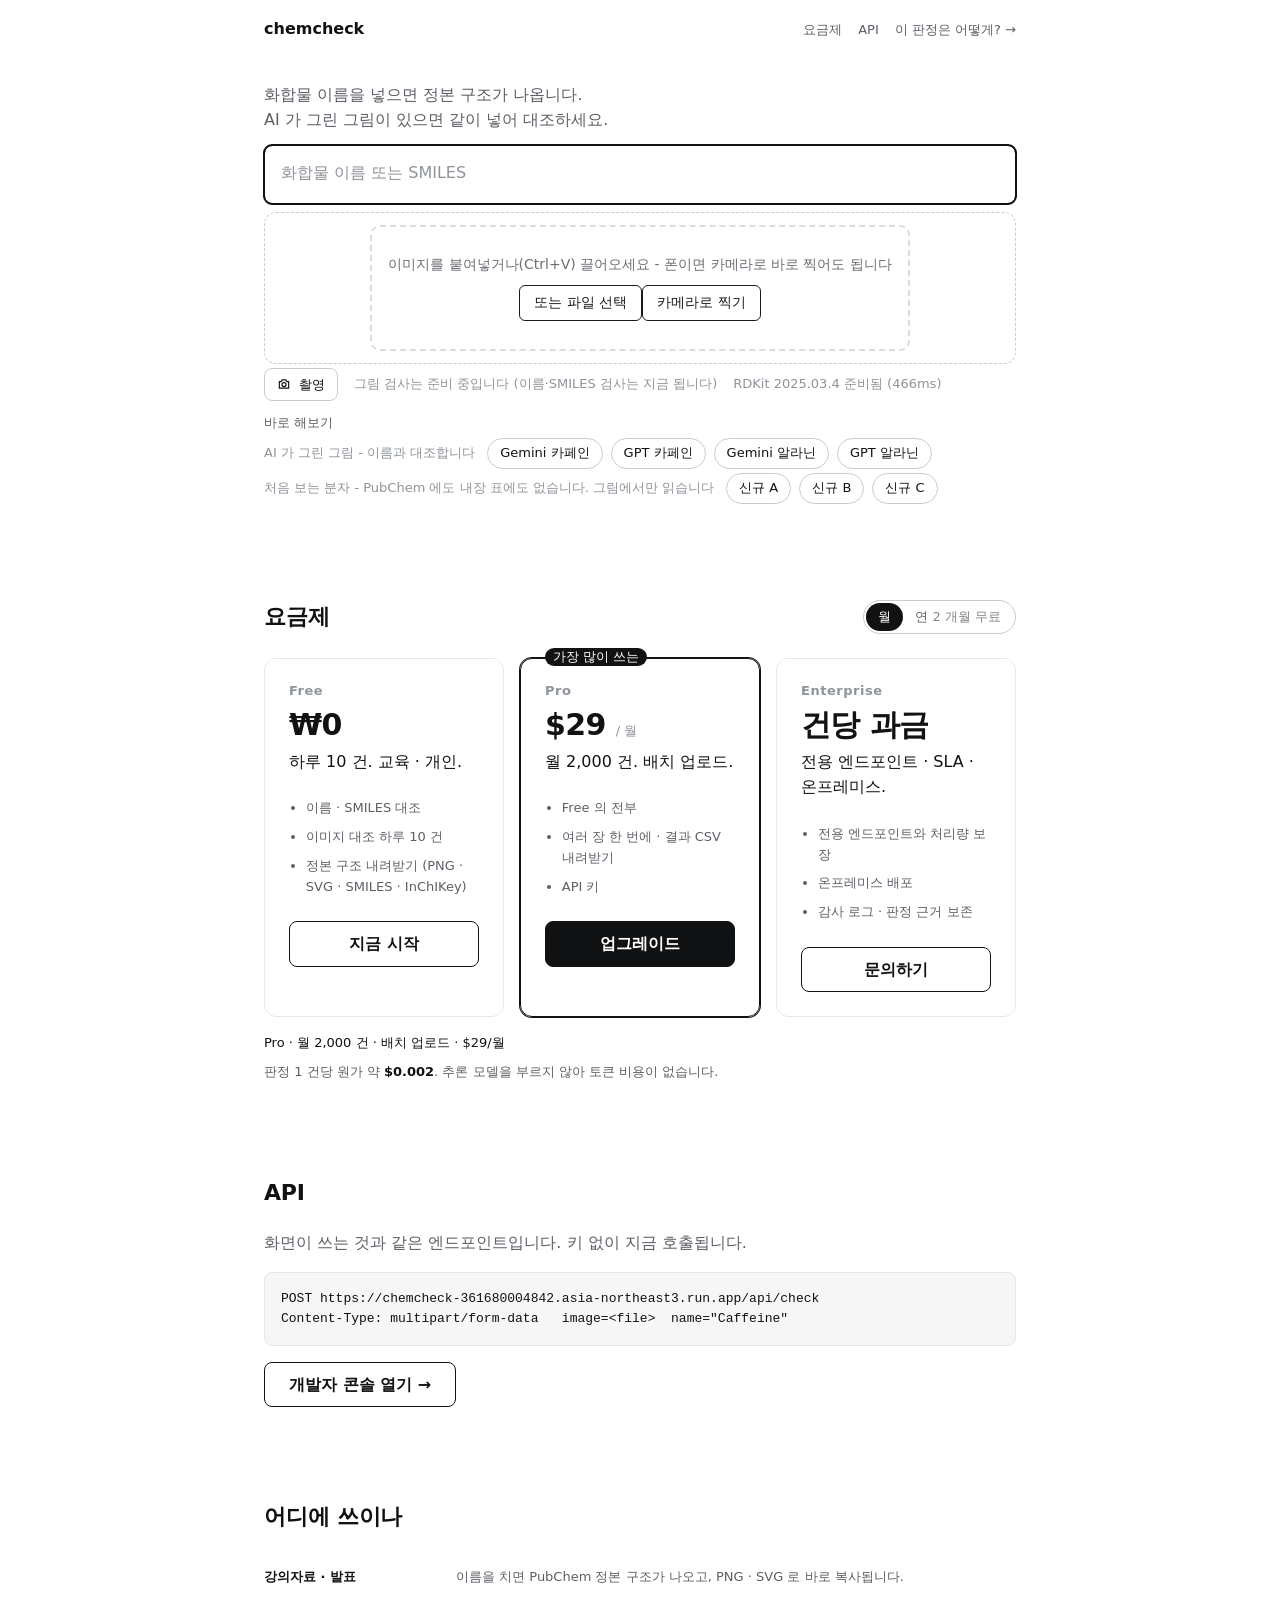
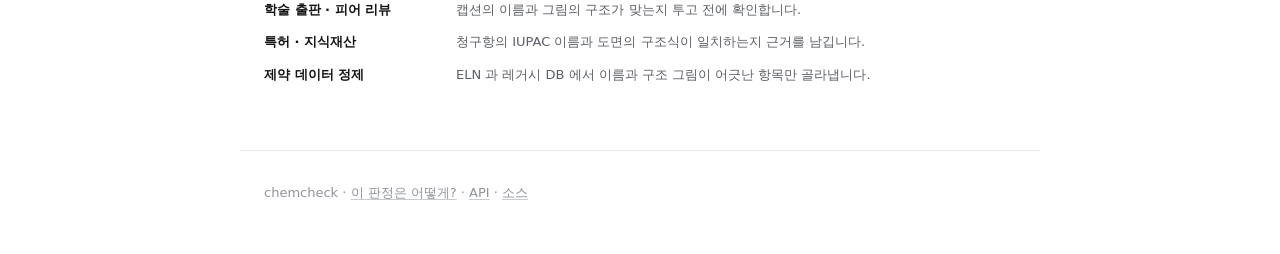
==== index.html @ cdd2e73e "fix(web): 조용한 실패를 화면에 드러내고, 넣은 사진을 즉시 보여준다 오늘 화면 버그 셋이 전부 "아무 일도 안 일어남" 으로 나타났다. 폰에서는 콘솔을 열 수 없으니 그건" ====
<!doctype html>
<html lang="ko">
<head>
<meta charset="utf-8">
<meta name="viewport" content="width=device-width, initial-scale=1">
<title>chemcheck</title>
<link rel="stylesheet" href="style.css">
</head>
<body>
<header class="site-header container">
  <a class="wordmark" href="index.html">chemcheck</a>
  <nav class="site-nav"><a href="#pricing">요금제</a><a href="api.html">API</a><a href="how.html">이 판정은 어떻게? →</a></nav>
</header>

<main class="container">
  <!-- 첫 화면 = 도구. 텍스트칸 하나, 이미지칸 하나, 예제 버튼. 결과 카드는 입력이 있을 때만. -->
  <section class="tool">
    <p class="intro">화합물 이름을 넣으면 정본 구조가 나옵니다.<br>AI 가 그린 그림이 있으면 같이 넣어 대조하세요.</p>

    <div class="query">
      <input id="queryInput" placeholder="화합물 이름 또는 SMILES" autocomplete="off" spellcheck="false" autofocus>
      <div class="suggestions" id="suggestions" hidden></div>
    </div>

    <div class="dropzone" id="dropzone" tabindex="0">
      <p class="hint">이미지를 붙여넣거나 끌어오세요</p>
      <button type="button" class="btn btn-sm" id="fileBtn">파일</button>
      <input type="file" id="fileInput" accept="image/*" hidden>
    </div>
    <div class="image-row">
      <button type="button" class="btn btn-sm" id="cameraBtn"><svg width="14" height="14" viewBox="0 0 24 24" fill="none" stroke="currentColor" stroke-width="2" aria-hidden="true"><path d="M4 8h3l2-3h6l2 3h3v11H4z"/><circle cx="12" cy="13" r="3.5"/></svg>촬영</button>
      <input type="file" id="cameraInput" accept="image/*" capture="environment" hidden>
      <span class="status" id="serverStatus"></span>
      <span class="status" id="rdkitStatus"></span>
    </div>
    <div class="image-preview" id="imagePreview" hidden>
      <img id="imagePreviewImg" alt="넣은 이미지">
      <button type="button" class="btn btn-sm" id="imageClear">지우기</button>
    </div>
    <p class="field-note" id="imageNote"></p>
    <p class="err" id="err"></p>

    <div class="examples" id="examples">
      <p class="examples-title">바로 해보기</p>
    </div>

    <article class="result" id="result" hidden></article>
  </section>

  <section class="section pricing" id="pricing">
    <div class="pricing-head">
      <h2>요금제</h2>
      <div class="toggle" role="group" aria-label="결제 주기">
        <button type="button" class="toggle-btn is-on" data-cycle="monthly" aria-pressed="true">월</button>
        <button type="button" class="toggle-btn" data-cycle="yearly" aria-pressed="false">연 <span class="toggle-note">2 개월 무료</span></button>
      </div>
    </div>
    <div class="plans" role="radiogroup" aria-label="요금제 선택" id="plans">
      <div class="plan" role="radio" aria-checked="false" tabindex="-1" data-plan="free" data-summary="Free · 하루 10 건 · 이름·SMILES·이미지 대조 · ₩0">
        <h3>Free</h3>
        <p class="price"><span class="amount">&#8361;0</span></p>
        <p class="plan-lead">하루 10 건. 교육 · 개인.</p>
        <ul>
          <li>이름 · SMILES 대조</li>
          <li>이미지 대조 하루 10 건</li>
          <li>정본 구조 내려받기 (PNG · SVG · SMILES · InChIKey)</li>
        </ul>
        <a class="btn plan-cta" href="#queryInput" data-action="start">지금 시작</a>
      </div>
      <div class="plan" role="radio" aria-checked="true" tabindex="0" data-plan="pro" data-summary="Pro · 월 2,000 건 · 배치 업로드 · {price}">
        <span class="plan-badge">가장 많이 쓰는</span>
        <h3>Pro</h3>
        <p class="price"><span class="amount" data-monthly="$29" data-yearly="$290">$29</span> <span class="per" data-monthly="/ 월" data-yearly="/ 년">/ 월</span></p>
        <p class="plan-lead">월 2,000 건. 배치 업로드.</p>
        <ul>
          <li>Free 의 전부</li>
          <li>여러 장 한 번에 · 결과 CSV 내려받기</li>
          <li>API 키</li>
        </ul>
        <a class="btn btn-primary plan-cta" href="api.html#key">업그레이드</a>
      </div>
      <div class="plan" role="radio" aria-checked="false" tabindex="-1" data-plan="enterprise" data-summary="Enterprise · 전용 엔드포인트 · SLA · 온프레미스 · 건당 과금">
        <h3>Enterprise</h3>
        <p class="price"><span class="amount">건당 과금</span></p>
        <p class="plan-lead">전용 엔드포인트 · SLA · 온프레미스.</p>
        <ul>
          <li>전용 엔드포인트와 처리량 보장</li>
          <li>온프레미스 배포</li>
          <li>감사 로그 · 판정 근거 보존</li>
        </ul>
        <a class="btn plan-cta" href="api.html#contact">문의하기</a>
      </div>
    </div>
    <p class="plan-summary" id="planSummary"></p>
    <p class="unit-cost">판정 1 건당 원가 약 <strong>$0.002</strong>. 추론 모델을 부르지 않아 토큰 비용이 없습니다.</p>
  </section>

  <section class="section api-teaser" id="api">
    <h2>API</h2>
    <p>화면이 쓰는 것과 같은 엔드포인트입니다. 키 없이 지금 호출됩니다.</p>
    <pre><code>POST <span data-server-url></span>/api/check
Content-Type: multipart/form-data   image=&lt;file&gt;  name="Caffeine"</code></pre>
    <a class="btn" href="api.html">개발자 콘솔 열기 →</a>
  </section>

  <section class="section">
    <h2>어디에 쓰이나</h2>
    <dl class="uses">
      <dt>강의자료 · 발표</dt><dd>이름을 치면 PubChem 정본 구조가 나오고, PNG · SVG 로 바로 복사됩니다.</dd>
      <dt>학술 출판 · 피어 리뷰</dt><dd>캡션의 이름과 그림의 구조가 맞는지 투고 전에 확인합니다.</dd>
      <dt>특허 · 지식재산</dt><dd>청구항의 IUPAC 이름과 도면의 구조식이 일치하는지 근거를 남깁니다.</dd>
      <dt>제약 데이터 정제</dt><dd>ELN 과 레거시 DB 에서 이름과 구조 그림이 어긋난 항목만 골라냅니다.</dd>
    </dl>
  </section>
</main>

<footer class="site-footer container">
  chemcheck · <a href="how.html">이 판정은 어떻게?</a> · <a href="api.html">API</a> · <a href="https://github.com/Sweet-Butters/train">소스</a>
</footer>

<script src="config.js?v=202609100458"></script>
<script>for (const el of document.querySelectorAll("[data-server-url]")) el.textContent = window.CHEMCHECK_SERVER;</script>
<script src="compounds.js?v=202609100458"></script>
<script src="vendor/RDKit_minimal.js"></script>
<script src="app.js?v=202609100458"></script>
</body>
</html>
---- style.css ----
/* chemcheck - web/style.css (U 소유)
   순서: 1 토큰 → 2 리셋·레이아웃 → 3 공용 컴포넌트 → 4 도구(첫 화면) → 5 결과 카드 → 6 요금제·아래 섹션
         → 7 api.html 콘솔 → 8 how.html → 9 반응형
   토큰 아래로는 raw 값을 쓰지 않는다. 다크모드 없음 - 구조식이 흰 배경 전제다. */

/* ============================================================ 1. 토큰 */
:root {
  --bg: #ffffff;
  --bg-2: #f6f6f7;
  --ink: #111213;
  --ink-2: #5c6066;
  --ink-3: #8f949a;
  --line: #e5e7ea;
  --line-2: #c8ccd1;

  /* 판정 3상태 - 일치 / 다름 / 판정 불가(회색: 경고가 아니라 침묵) */
  --ok: #1a7f37;     --ok-bg: #edf7f0;
  --bad: #c62b2b;    --bad-bg: #fcefef;
  --na: #767b82;     --na-bg: #f2f3f5;

  --s-1: .25rem; --s-2: .5rem; --s-3: .75rem; --s-4: 1rem; --s-5: 1.5rem;
  --s-6: 2rem;   --s-7: 3rem;  --s-8: 4rem;   --s-9: 6rem;
  --section-gap: var(--s-8);

  --font: system-ui, -apple-system, "Segoe UI", Roboto, "Apple SD Gothic Neo", "Malgun Gothic", sans-serif;
  --mono: ui-monospace, SFMono-Regular, Menlo, Consolas, "Liberation Mono", monospace;
  --fs-caption: .8125rem;
  --fs-body: 1rem;
  --fs-title: 1.375rem;
  --fs-display: 1.875rem;
  --lh: 1.6;
  --lh-tight: 1.25;

  --measure: 50rem;
  --radius: 8px;
  --radius-lg: 12px;
  --hairline: 1px solid var(--line);
}

/* ============================================================ 2. 리셋·레이아웃 */
*, *::before, *::after { box-sizing: border-box; }
html { -webkit-text-size-adjust: 100%; scroll-behavior: smooth; }
body { margin: 0; background: var(--bg); color: var(--ink); font: var(--fs-body) / var(--lh) var(--font); }
img, svg { max-width: 100%; height: auto; }
h1, h2, h3 { margin: 0; line-height: var(--lh-tight); font-weight: 650; letter-spacing: -.01em; word-break: keep-all; overflow-wrap: anywhere; }
h1 { font-size: var(--fs-title); }
h2 { font-size: var(--fs-title); }
h3 { font-size: var(--fs-body); }
p, ul, ol, dl, dd, pre, blockquote, figure { margin: 0; }
a { color: inherit; text-decoration: underline; text-underline-offset: .18em; text-decoration-color: var(--line-2); }
a:hover { text-decoration-color: currentColor; }
code, kbd, .mono { font-family: var(--mono); font-size: .92em; }
:focus-visible { outline: 2px solid var(--ink); outline-offset: 2px; }
[hidden] { display: none !important; }
.small { font-size: var(--fs-caption); }
.muted { color: var(--ink-2); }

.container { max-width: var(--measure); margin: 0 auto; padding: 0 var(--s-5); }
main.container { padding-bottom: var(--s-8); }
.section { margin-top: var(--section-gap); }
.section > h2 { margin-bottom: var(--s-5); }

.site-header { display: flex; justify-content: space-between; align-items: baseline; gap: var(--s-4); padding-block: var(--s-4); }
.wordmark { font-weight: 700; text-decoration: none; }
.site-nav { display: flex; flex-wrap: wrap; justify-content: flex-end; gap: var(--s-2) var(--s-4); }
.site-nav a { font-size: var(--fs-caption); color: var(--ink-2); text-decoration: none; white-space: nowrap; }
.site-nav a:hover { color: var(--ink); }
.site-footer { padding-block: var(--s-6) var(--s-7); font-size: var(--fs-caption); color: var(--ink-3); border-top: var(--hairline); }

/* ============================================================ 3. 공용 컴포넌트 */
.btn {
  display: inline-flex; align-items: center; justify-content: center; gap: var(--s-2);
  padding: var(--s-3) var(--s-5); border-radius: var(--radius);
  border: 1px solid var(--ink); background: var(--bg); color: var(--ink);
  font: inherit; font-weight: 600; line-height: 1.2; text-decoration: none; cursor: pointer;
}
.btn:hover { background: var(--bg-2); }
.btn-primary { background: var(--ink); color: var(--bg); }
.btn-primary:hover { background: var(--ink); opacity: .85; }
.btn-sm { padding: var(--s-2) var(--s-3); font-size: var(--fs-caption); font-weight: 500; border-color: var(--line-2); }
.btn-sm:hover { border-color: var(--ink); background: var(--bg); }
.btn:disabled { opacity: .45; cursor: default; }
button.link { background: none; border: 0; padding: 0; font: inherit; color: inherit; text-decoration: underline; text-underline-offset: .18em; cursor: pointer; }
.eyebrow { font-size: var(--fs-caption); color: var(--ink-3); }

.badge { display: inline-block; font-size: var(--fs-caption); font-weight: 500; line-height: 1.4; padding: 0 var(--s-2); border-radius: 999px; border: 1px solid var(--line-2); color: var(--ink-2); vertical-align: middle; white-space: nowrap; }
.badge-ok { border-color: var(--ok); color: var(--ok); background: var(--ok-bg); }
.badge-na { border-color: var(--line-2); color: var(--na); background: var(--na-bg); }

.dot { display: inline-block; width: .7em; height: .7em; border-radius: 50%; background: var(--na); vertical-align: -.02em; margin-right: .35em; }
.dot.match { background: var(--ok); }
.dot.mismatch { background: var(--bad); }
.dot.unreadable { background: var(--na); }

.chip { padding: var(--s-1) var(--s-3); border: 1px solid var(--line-2); border-radius: 999px; background: var(--bg); color: var(--ink); font: inherit; font-size: var(--fs-caption); cursor: pointer; white-space: nowrap; }
.chip:hover { border-color: var(--ink); }

details.fold { margin-top: var(--s-3); font-size: var(--fs-caption); }
details.fold summary { cursor: pointer; color: var(--ink-2); list-style: none; }
details.fold summary::before { content: "▸ "; }
details.fold[open] summary::before { content: "▾ "; }
details.fold summary::-webkit-details-marker { display: none; }
details.fold.fold-pad { padding: 0 var(--s-5) var(--s-4); }

pre.code { padding: var(--s-4); background: var(--bg-2); border: var(--hairline); border-radius: var(--radius); overflow-x: auto; font-family: var(--mono); font-size: var(--fs-caption); line-height: 1.55; }

/* ============================================================ 4. 도구 - 첫 화면 */
.tool { padding-top: var(--s-3); }
.intro { color: var(--ink-2); margin-bottom: var(--s-3); }

.query input {
  width: 100%; padding: var(--s-4); border: 1px solid var(--line-2); border-radius: var(--radius);
  font: inherit; font-family: var(--mono); background: var(--bg); color: var(--ink);
}
.query input::placeholder { color: var(--ink-3); font-family: var(--font); }
.query input:focus { outline: 2px solid var(--ink); outline-offset: -1px; border-color: var(--ink); }
.suggestions { margin-top: var(--s-3); }
.suggestions p { font-size: var(--fs-caption); color: var(--ink-2); margin-bottom: var(--s-2); }
.suggestions .pills { display: flex; flex-wrap: wrap; gap: var(--s-2); }
.suggestions button { padding: var(--s-1) var(--s-3); border: 1px solid var(--line-2); border-radius: 999px; background: var(--bg); color: var(--ink); font: inherit; font-size: var(--fs-caption); cursor: pointer; }
.suggestions button:hover { border-color: var(--ink); }

/* 드롭 영역. crop.js 가 붙으면(.has-cropper) 안을 통째로 맡으므로 우리 테두리는 뺀다. */
.dropzone {
  margin-top: var(--s-2);
  border: 1.5px dashed var(--line-2); border-radius: var(--radius-lg);
  padding: var(--s-3) var(--s-4); text-align: center;
  display: flex; flex-wrap: wrap; align-items: center; justify-content: center; gap: var(--s-2) var(--s-4);
  cursor: pointer; transition: border-color .15s, background .15s;
}
.dropzone.drag { border-color: var(--ink); background: var(--bg-2); }
.dropzone .hint { font-size: var(--fs-caption); color: var(--ink-2); }
.dropzone.has-cropper { border: 0; padding: 0; display: block; text-align: left; cursor: default; }
/* crop.js 의 캔버스가 좁은 화면을 밀어내지 않게 가둔다 - 남의 파일 대신 내 영역에서 막는다. */
.dropzone .cropx-stage { max-width: 100%; overflow: hidden; }
.image-row { display: flex; flex-wrap: wrap; align-items: center; gap: var(--s-2) var(--s-4); margin-top: var(--s-1); }
.image-row .status { font-size: var(--fs-caption); color: var(--ink-3); }
.image-row .status:empty { display: none; }
.image-preview { margin-top: var(--s-3); display: flex; flex-wrap: wrap; align-items: flex-end; gap: var(--s-3); }
.image-preview img { max-height: 15rem; max-width: 100%; border: var(--hairline); border-radius: var(--radius); }
.field-note { margin-top: var(--s-2); font-size: var(--fs-caption); color: var(--ink-2); }
.field-note:empty { display: none; }
.err { margin-top: var(--s-2); font-size: var(--fs-caption); color: var(--bad); }
.err:empty { display: none; }

.examples { margin-top: var(--s-3); font-size: var(--fs-caption); }
.examples-title { color: var(--ink-2); margin-bottom: var(--s-1); }
.example-row { display: flex; flex-wrap: wrap; align-items: center; gap: var(--s-1) var(--s-2); margin-top: var(--s-1); }
.example-group { color: var(--ink-3); margin-right: var(--s-1); white-space: nowrap; }

/* ============================================================ 5. 결과 카드 - 하나 */
.result { margin-top: var(--s-5); border: var(--hairline); border-radius: var(--radius-lg); overflow: hidden; }
.flip { padding: var(--s-2) var(--s-5); font-size: var(--fs-caption); color: var(--ink-2); background: var(--bg-2); border-bottom: var(--hairline); }
.canon { padding: var(--s-5); display: grid; grid-template-columns: minmax(0, 1fr); gap: var(--s-5); }
.canon > * { min-width: 0; }
.mol-draw { display: flex; align-items: center; justify-content: center; min-height: 8rem; border: var(--hairline); border-radius: var(--radius); background: var(--bg); }
.mol-draw svg { display: block; width: 100%; max-width: 26rem; height: auto; }
.mol-name { font-size: var(--fs-title); margin-top: var(--s-1); }
.facts { display: grid; grid-template-columns: 4.5rem minmax(0, 1fr); gap: var(--s-2) var(--s-3); margin-top: var(--s-4); font-size: var(--fs-caption); }
.facts dt { color: var(--ink-3); }
.facts dd { font-family: var(--mono); word-break: break-all; }
.copy-row { display: flex; flex-wrap: wrap; align-items: center; gap: var(--s-2); margin-top: var(--s-5); }
.copy-note { margin-top: var(--s-2); font-size: var(--fs-caption); color: var(--ink-2); min-height: 1.3em; }

.verdict { border-top: var(--hairline); padding: var(--s-5); background: var(--bg-2); }
.verdict.match { background: var(--ok-bg); }
.verdict.mismatch { background: var(--bad-bg); }
.verdict.unreadable { background: var(--na-bg); }
.verdict-label { display: flex; flex-wrap: wrap; align-items: center; gap: var(--s-2) var(--s-3); font-size: var(--fs-title); font-weight: 650; letter-spacing: -.01em; }
.verdict-label .dot { width: .6em; height: .6em; margin-right: 0; }
.verdict.match .verdict-label { color: var(--ok); }
.verdict.mismatch .verdict-label { color: var(--bad); }
.verdict.unreadable .verdict-label { color: var(--na); }
.verdict-note { margin-top: var(--s-3); font-size: var(--fs-caption); color: var(--ink-2); }
.verdict > .verdict-note:first-child { margin-top: 0; }
.action-row { margin-top: var(--s-3); display: flex; flex-wrap: wrap; gap: var(--s-2); align-items: center; }

.evidence { margin-top: var(--s-4); display: grid; gap: var(--s-2); font-size: var(--fs-caption); }
.evidence .row { display: grid; grid-template-columns: minmax(0, 1fr); gap: 0 var(--s-3); }
.evidence .k { color: var(--ink-3); }
.evidence .v { font-family: var(--mono); word-break: break-all; }
.evidence .v .note { font-family: var(--font); color: var(--ink-2); }
.evidence mark { background: var(--bad-bg); color: var(--bad); border-radius: 2px; padding: 0 1px; }
.reasons { padding-left: 1.2em; margin-top: var(--s-2); }
.reasons li + li { margin-top: var(--s-1); }

.pair { margin-top: var(--s-4); display: grid; grid-template-columns: minmax(0, 1fr); gap: var(--s-4); }
.pair-col { min-width: 0; }
.pair-col .mol-draw { margin-top: var(--s-2); min-height: 6rem; }
.pair-col .small { margin-top: var(--s-2); word-break: break-all; }

/* ============================================================ 6. 요금제·API·쓰임새 */
.pricing-head { display: flex; flex-wrap: wrap; align-items: center; justify-content: space-between; gap: var(--s-3); margin-bottom: var(--s-5); }
.pricing-head h2 { margin: 0; }
.toggle { display: inline-flex; border: 1px solid var(--line-2); border-radius: 999px; padding: 2px; }
.toggle-btn { border: 0; background: transparent; color: var(--ink-2); font: inherit; font-size: var(--fs-caption); padding: var(--s-1) var(--s-3); border-radius: 999px; cursor: pointer; }
.toggle-btn.is-on { background: var(--ink); color: var(--bg); }
.toggle-note { opacity: .75; }

.plans { display: grid; grid-template-columns: minmax(0, 1fr); gap: var(--s-4); }
.plan { position: relative; border: var(--hairline); border-radius: var(--radius-lg); padding: var(--s-5); display: flex; flex-direction: column; cursor: pointer; transition: border-color .12s, box-shadow .12s; }
.plan:hover { border-color: var(--line-2); }
.plan.is-selected { border-color: var(--ink); box-shadow: 0 0 0 1px var(--ink); }
.plan:focus-visible { outline-offset: 4px; }
.plan-badge { position: absolute; top: -.7rem; left: var(--s-5); background: var(--ink); color: var(--bg); font-size: var(--fs-caption); line-height: 1.4; padding: 0 var(--s-2); border-radius: 999px; }
.plan h3 { font-size: var(--fs-caption); color: var(--ink-3); letter-spacing: .04em; }
.plan .price { margin-top: var(--s-2); font-size: var(--fs-display); font-weight: 650; letter-spacing: -.02em; line-height: 1.1; }
.plan .price .per { font-size: var(--fs-caption); font-weight: 400; color: var(--ink-3); letter-spacing: 0; }
.plan-lead { margin-top: var(--s-2); }
.plan ul { margin-top: var(--s-4); padding-left: 1.05em; }
.plan li { margin-top: var(--s-2); font-size: var(--fs-caption); color: var(--ink-2); }
.plan-cta { margin-top: auto; padding-top: var(--s-3); }
.plan .plan-cta { margin-top: var(--s-5); }
.plan-summary { margin-top: var(--s-4); font-size: var(--fs-caption); color: var(--ink); min-height: 1.3em; }
.unit-cost { margin-top: var(--s-2); font-size: var(--fs-caption); color: var(--ink-2); }
.unit-cost strong { color: var(--ink); }

.api-teaser p { color: var(--ink-2); }
.api-teaser pre { margin: var(--s-4) 0; padding: var(--s-4); background: var(--bg-2); border: var(--hairline); border-radius: var(--radius); overflow-x: auto; font-size: var(--fs-caption); line-height: 1.55; }
.api-teaser code { font-size: inherit; }

.uses { display: grid; grid-template-columns: minmax(0, 1fr); gap: 0 var(--s-4); font-size: var(--fs-caption); }
.uses dt { font-weight: 600; margin-top: var(--s-3); }
.uses dd { color: var(--ink-2); }

/* ============================================================ 7. api.html - 개발자 콘솔 */
.page-head { padding-top: var(--s-4); }
.page-head p { margin-top: var(--s-2); color: var(--ink-2); }
.console { margin-top: var(--s-6); }
.console h2 { margin-bottom: var(--s-3); }
.console .lead { color: var(--ink-2); font-size: var(--fs-caption); margin-bottom: var(--s-3); }
.console .row { display: flex; flex-wrap: wrap; align-items: center; gap: var(--s-2) var(--s-3); }
.out { margin-top: var(--s-3); min-height: 3rem; }
.out:empty { display: none; }
.out-meta { display: flex; flex-wrap: wrap; gap: var(--s-2) var(--s-4); font-size: var(--fs-caption); color: var(--ink-2); margin-top: var(--s-2); }
.out-meta .badge-ok { color: var(--ok); }
.form { display: grid; grid-template-columns: minmax(0, 1fr); gap: var(--s-3); }
.form label { font-size: var(--fs-caption); color: var(--ink-2); display: grid; gap: var(--s-1); }
.form input, .form select, .form textarea { width: 100%; padding: var(--s-3); border: 1px solid var(--line-2); border-radius: var(--radius); font: inherit; background: var(--bg); color: var(--ink); }
.form input:focus, .form select:focus, .form textarea:focus { outline: 2px solid var(--ink); outline-offset: -1px; }
.keybox { margin-top: var(--s-4); padding: var(--s-4); border: 1px solid var(--ink); border-radius: var(--radius); display: flex; flex-wrap: wrap; align-items: center; gap: var(--s-2) var(--s-3); }
.keybox code { font-size: var(--fs-body); word-break: break-all; }
.keybox .small { width: 100%; color: var(--ink-2); }
.tabs { display: flex; gap: var(--s-1); border-bottom: var(--hairline); margin-bottom: var(--s-3); }
.tab { border: 0; background: none; font: inherit; font-size: var(--fs-caption); color: var(--ink-2); padding: var(--s-2) var(--s-3); cursor: pointer; border-bottom: 2px solid transparent; margin-bottom: -1px; }
.tab.is-on { color: var(--ink); border-bottom-color: var(--ink); }
.endpoints { width: 100%; border-collapse: collapse; font-size: var(--fs-caption); }
.endpoints th, .endpoints td { text-align: left; vertical-align: top; padding: var(--s-2) var(--s-3) var(--s-2) 0; border-top: var(--hairline); }
.endpoints th { color: var(--ink-3); font-weight: 500; white-space: nowrap; }
.endpoints code { white-space: nowrap; }
.table-wrap { overflow-x: auto; }

/* ============================================================ 8. how.html */
.prose { max-width: 42rem; }
.prose h2 { margin-top: var(--s-8); margin-bottom: var(--s-3); }
.prose p, .prose li { color: var(--ink-2); }
.prose p + p { margin-top: var(--s-3); }
.prose strong { color: var(--ink); }
.prose figure { margin-top: var(--s-4); }
.prose figure img { display: block; border: var(--hairline); border-radius: var(--radius); }
.prose figcaption { margin-top: var(--s-2); font-size: var(--fs-caption); color: var(--ink-3); }
.prose .keys { list-style: none; padding: 0; margin-top: var(--s-4); display: grid; gap: var(--s-1); font-size: var(--fs-caption); }
.prose .keys li { display: grid; grid-template-columns: 9rem minmax(0, 1fr); gap: var(--s-3); }
.prose .keys .k { color: var(--ink-3); }
.prose .keys .v { font-family: var(--mono); word-break: break-all; color: var(--ink); }
.prose ol, .prose ul { padding-left: 1.2em; }
.prose li + li { margin-top: var(--s-2); }
.rules { width: 100%; border-collapse: collapse; font-size: var(--fs-caption); margin-top: var(--s-3); }
.rules th, .rules td { text-align: left; vertical-align: top; padding: var(--s-2) var(--s-3) var(--s-2) 0; border-top: var(--hairline); color: var(--ink-2); }
.rules th { color: var(--ink-3); font-weight: 500; }
.rules td:last-child { color: var(--ink); white-space: nowrap; }

/* ============================================================ 9. 반응형 - 모바일 우선 */
@media (min-width: 640px) {
  :root { --section-gap: var(--s-9); }
  .tool { padding-top: var(--s-5); }
  .canon { grid-template-columns: 15rem minmax(0, 1fr); align-items: start; }
  .evidence .row { grid-template-columns: 9rem minmax(0, 1fr); }
  .facts { grid-template-columns: 5.5rem minmax(0, 1fr); }
  .pair { grid-template-columns: repeat(2, minmax(0, 1fr)); }
  .plans { grid-template-columns: repeat(3, minmax(0, 1fr)); }
  .uses { grid-template-columns: 11rem minmax(0, 1fr); }
  .uses dd { margin-top: var(--s-3); }
  .form { grid-template-columns: repeat(2, minmax(0, 1fr)); }
  .form .wide { grid-column: 1 / -1; }
}
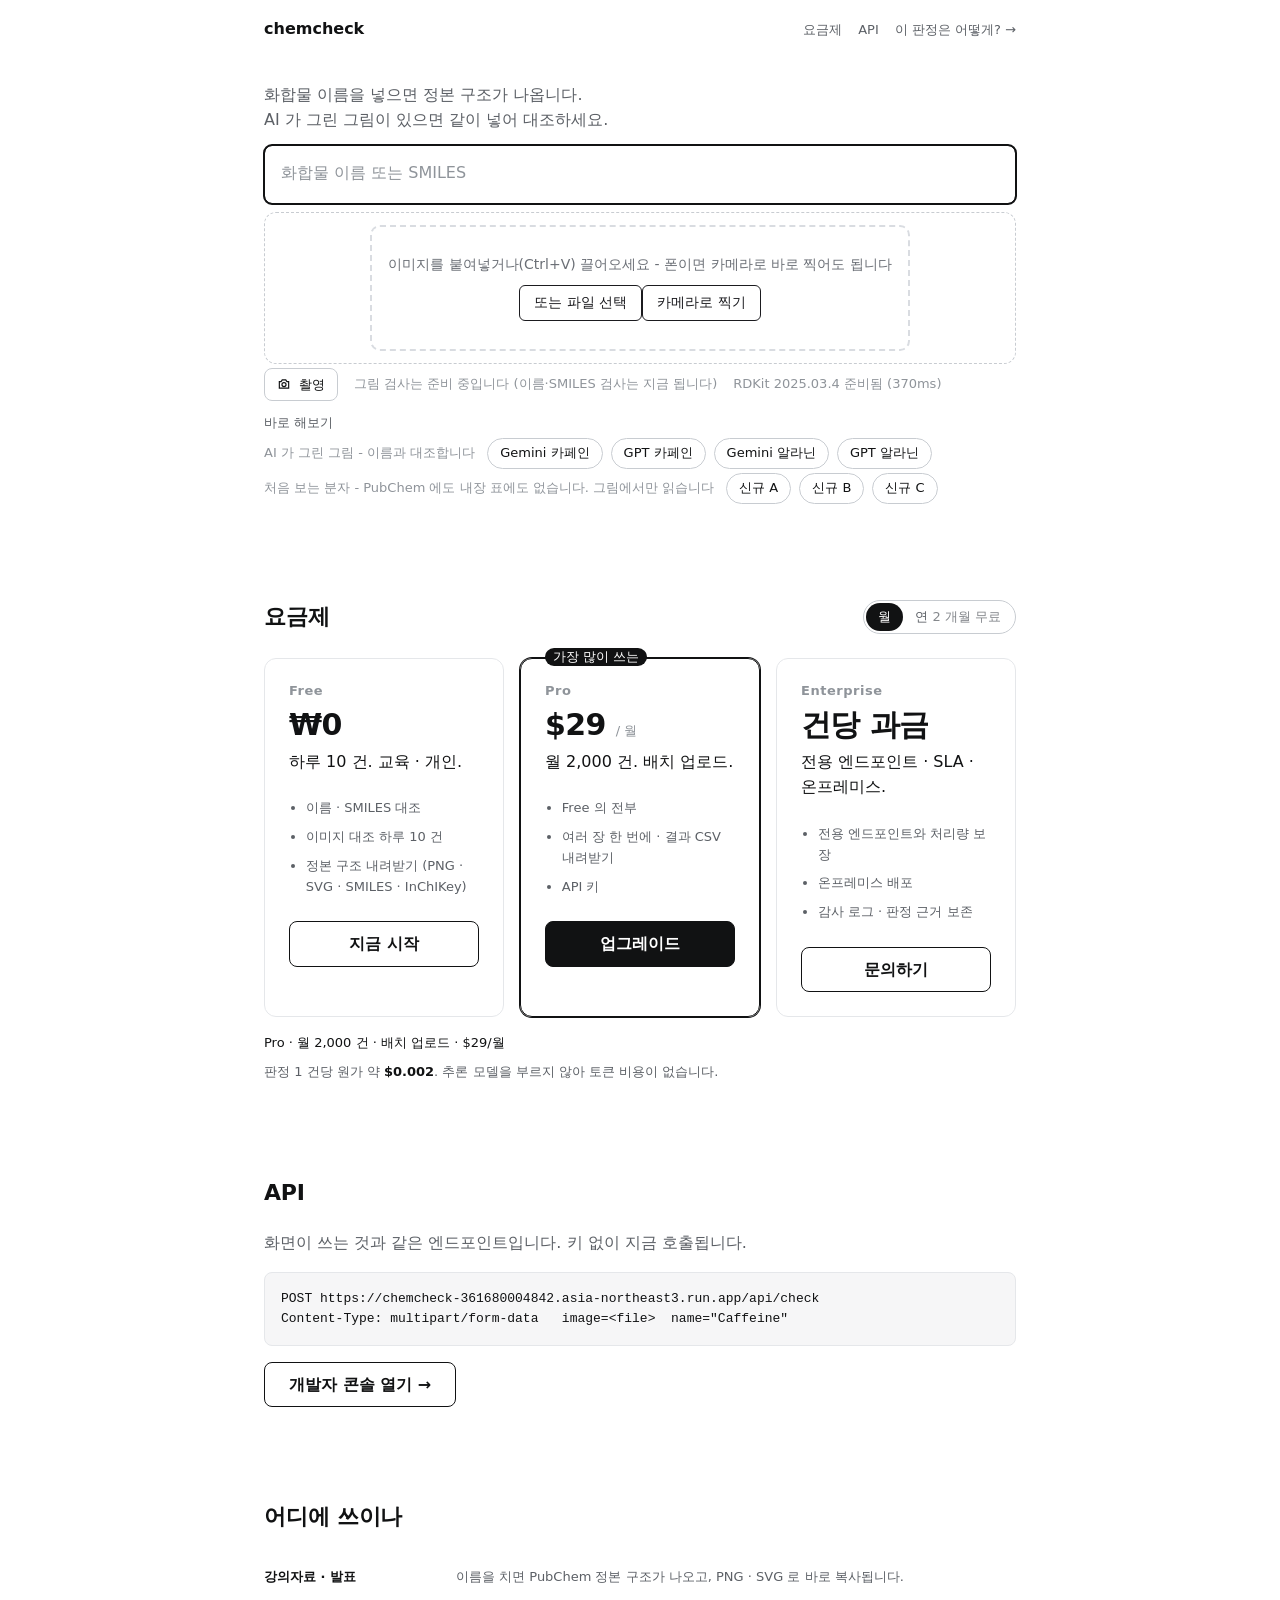
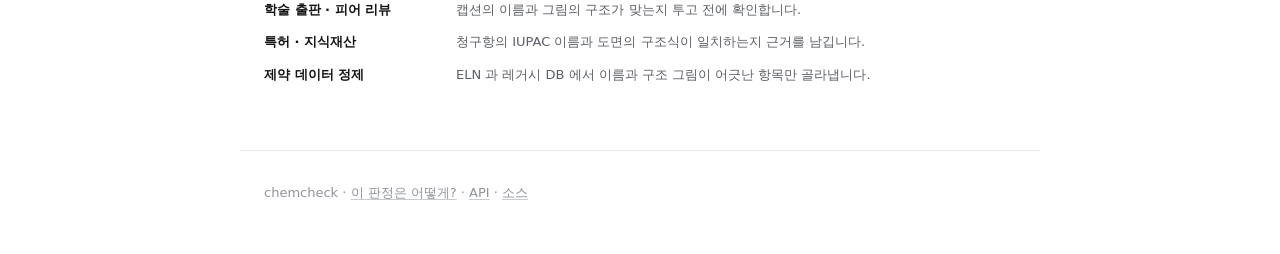
==== commit acf54f8b: "fix(web): 촬영한 사진이 안 뜨던 원인 - input.value 를 너무 일찍 비웠다 같은 사진을 다시 고를 수 있게 change 핸들러 첫 줄에서 camInput.valu" ====
--- a/index.html
+++ b/index.html
@@ -118,10 +118,10 @@
   chemcheck · <a href="how.html">이 판정은 어떻게?</a> · <a href="api.html">API</a> · <a href="https://github.com/Sweet-Butters/train">소스</a>
 </footer>
 
-<script src="config.js?v=202609100458"></script>
+<script src="config.js?v=202609100505"></script>
 <script>for (const el of document.querySelectorAll("[data-server-url]")) el.textContent = window.CHEMCHECK_SERVER;</script>
-<script src="compounds.js?v=202609100458"></script>
+<script src="compounds.js?v=202609100505"></script>
 <script src="vendor/RDKit_minimal.js"></script>
-<script src="app.js?v=202609100458"></script>
+<script src="app.js?v=202609100505"></script>
 </body>
 </html>
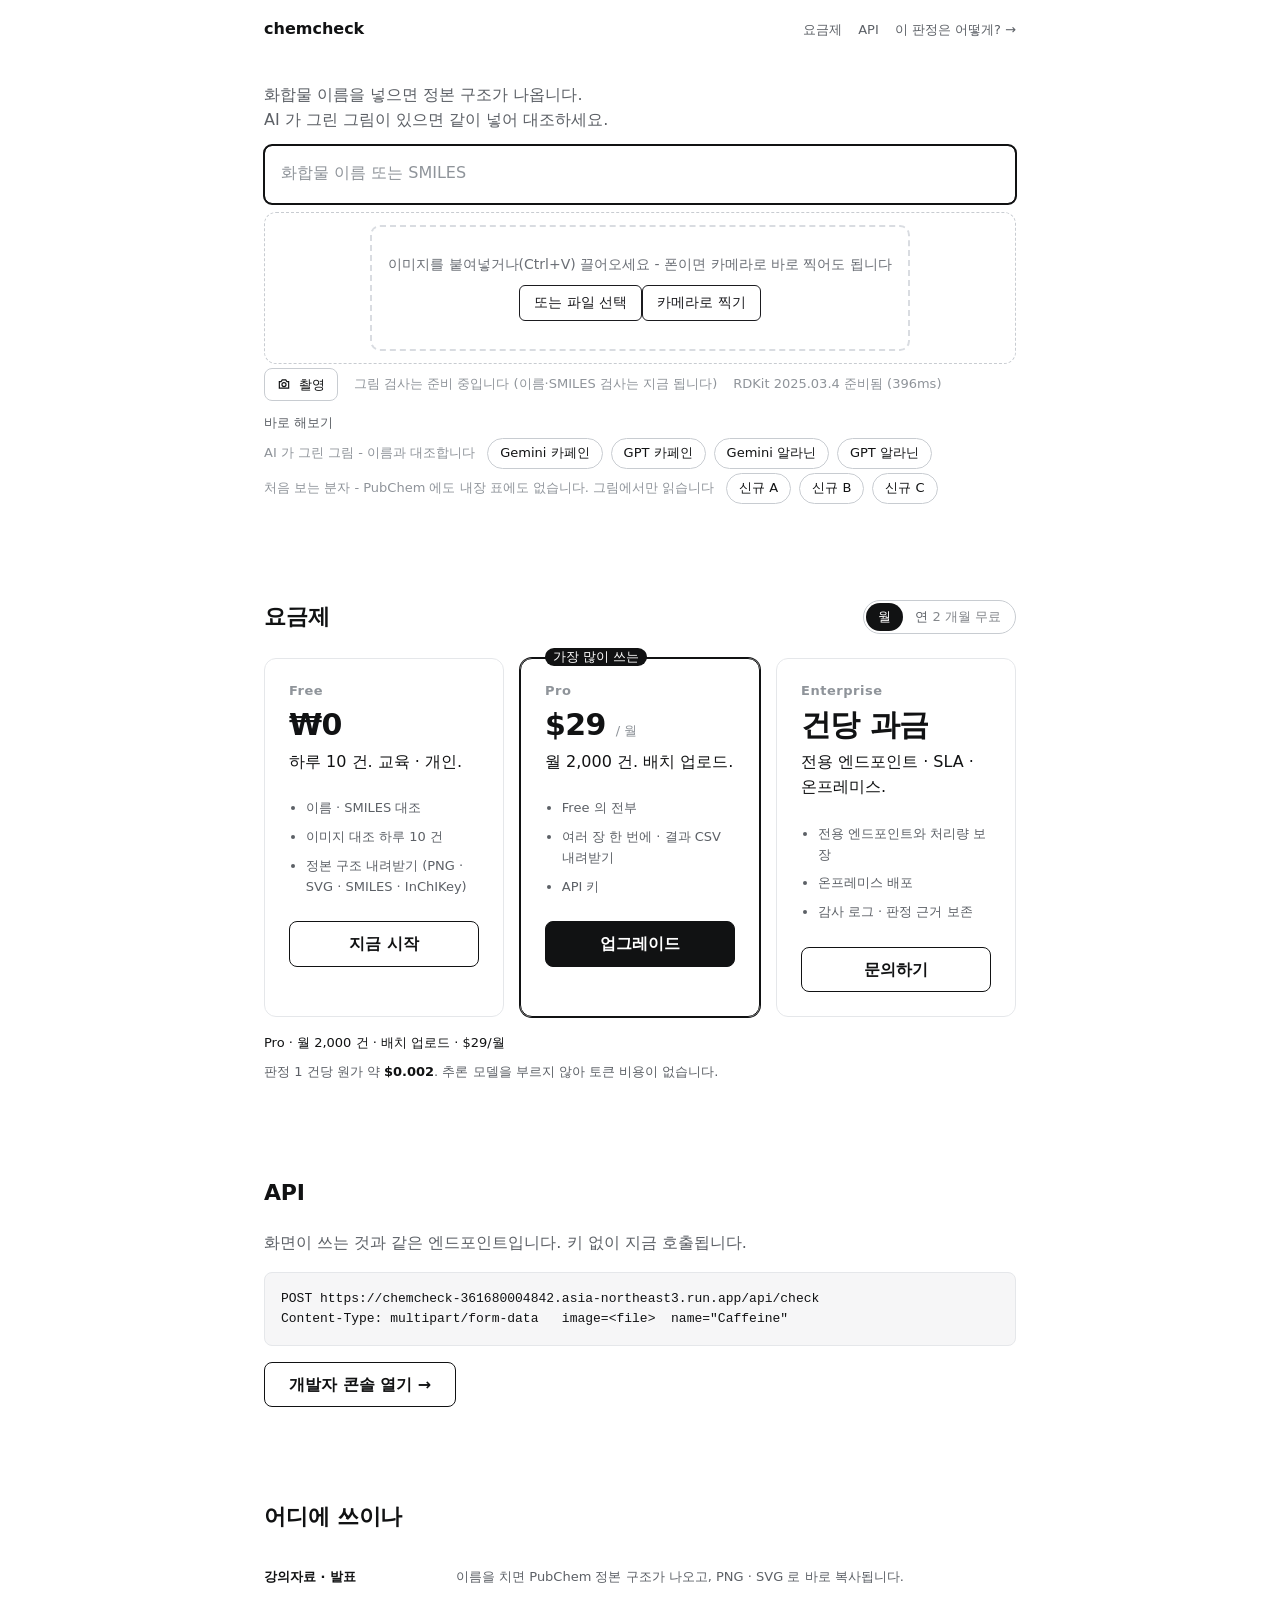
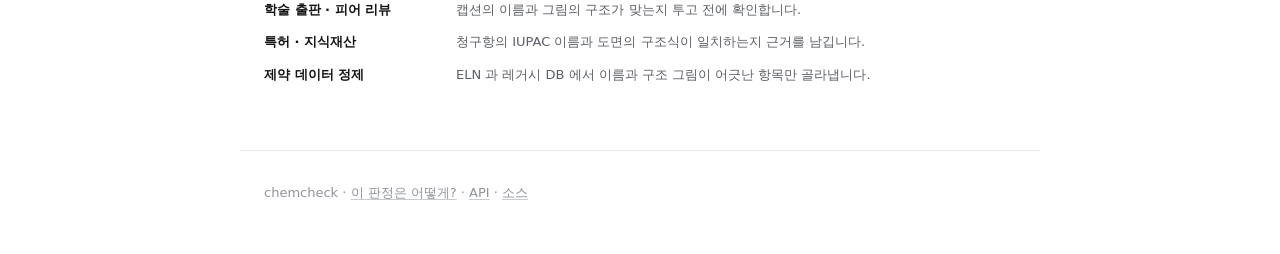
==== commit fe739dfc: "fix(web): 그림만 넣었는데 "다름" 이 뜨던 문제 - 이름칸에 앞의 값이 남아 있었다 사용자가 구조만 사진으로 찍었는데 판정이 "다름" 으로 떴다. 입력이 그림뿐인데 정답이" ====
--- a/index.html
+++ b/index.html
@@ -118,10 +118,10 @@
   chemcheck · <a href="how.html">이 판정은 어떻게?</a> · <a href="api.html">API</a> · <a href="https://github.com/Sweet-Butters/train">소스</a>
 </footer>
 
-<script src="config.js?v=202609100505"></script>
+<script src="config.js?v=202609100522"></script>
 <script>for (const el of document.querySelectorAll("[data-server-url]")) el.textContent = window.CHEMCHECK_SERVER;</script>
-<script src="compounds.js?v=202609100505"></script>
+<script src="compounds.js?v=202609100522"></script>
 <script src="vendor/RDKit_minimal.js"></script>
-<script src="app.js?v=202609100505"></script>
+<script src="app.js?v=202609100522"></script>
 </body>
 </html>
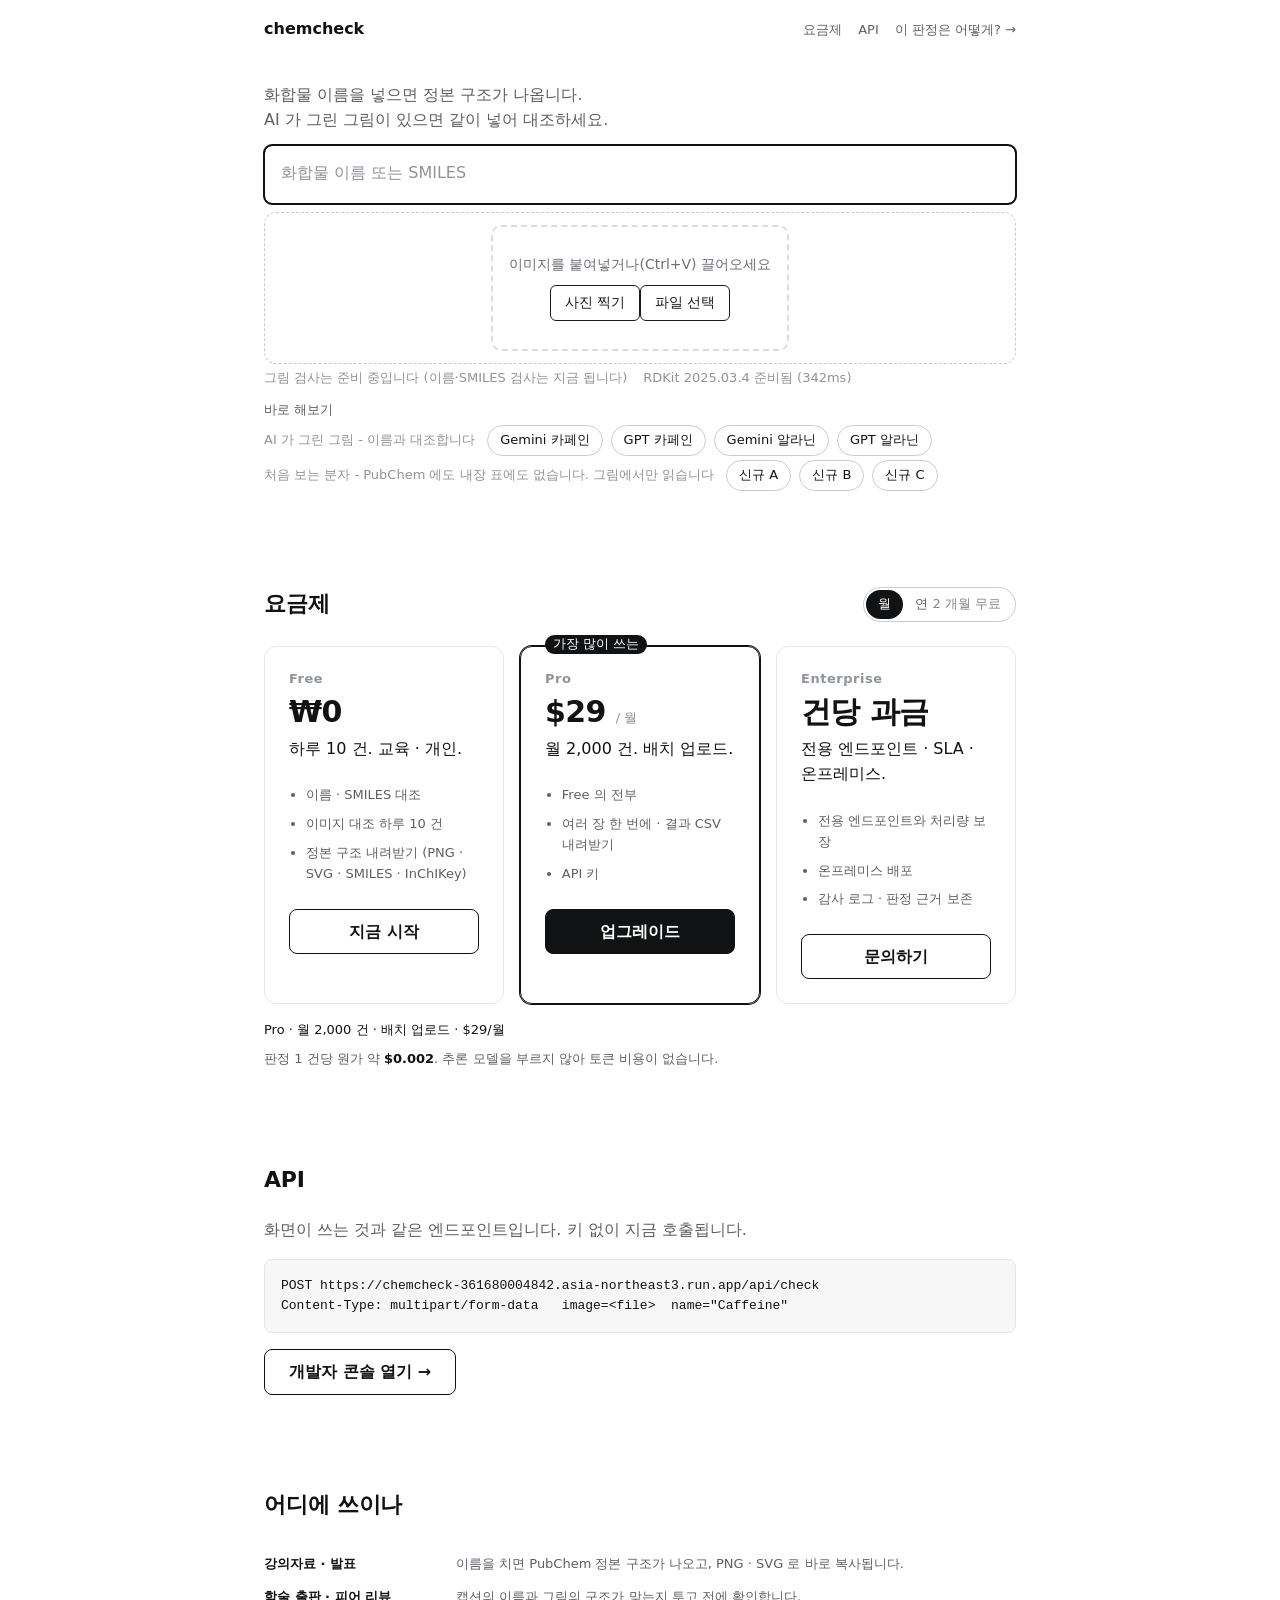
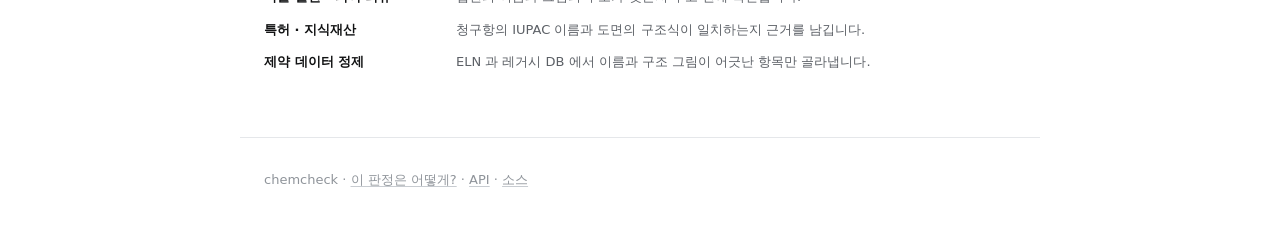
==== commit 84d2af17: "fix(web): 이미지 입력 버튼을 하나로 통일한다 - 셋이 서로 다르게 동작했다 버튼이 셋이었고 각각 다른 경로를 탔다:   [파일]         index.html 의 dr" ====
--- a/index.html
+++ b/index.html
@@ -118,10 +118,10 @@
   chemcheck · <a href="how.html">이 판정은 어떻게?</a> · <a href="api.html">API</a> · <a href="https://github.com/Sweet-Butters/train">소스</a>
 </footer>
 
-<script src="config.js?v=202609100522"></script>
+<script src="config.js?v=202609100547"></script>
 <script>for (const el of document.querySelectorAll("[data-server-url]")) el.textContent = window.CHEMCHECK_SERVER;</script>
-<script src="compounds.js?v=202609100522"></script>
+<script src="compounds.js?v=202609100547"></script>
 <script src="vendor/RDKit_minimal.js"></script>
-<script src="app.js?v=202609100522"></script>
+<script src="app.js?v=202609100547"></script>
 </body>
 </html>
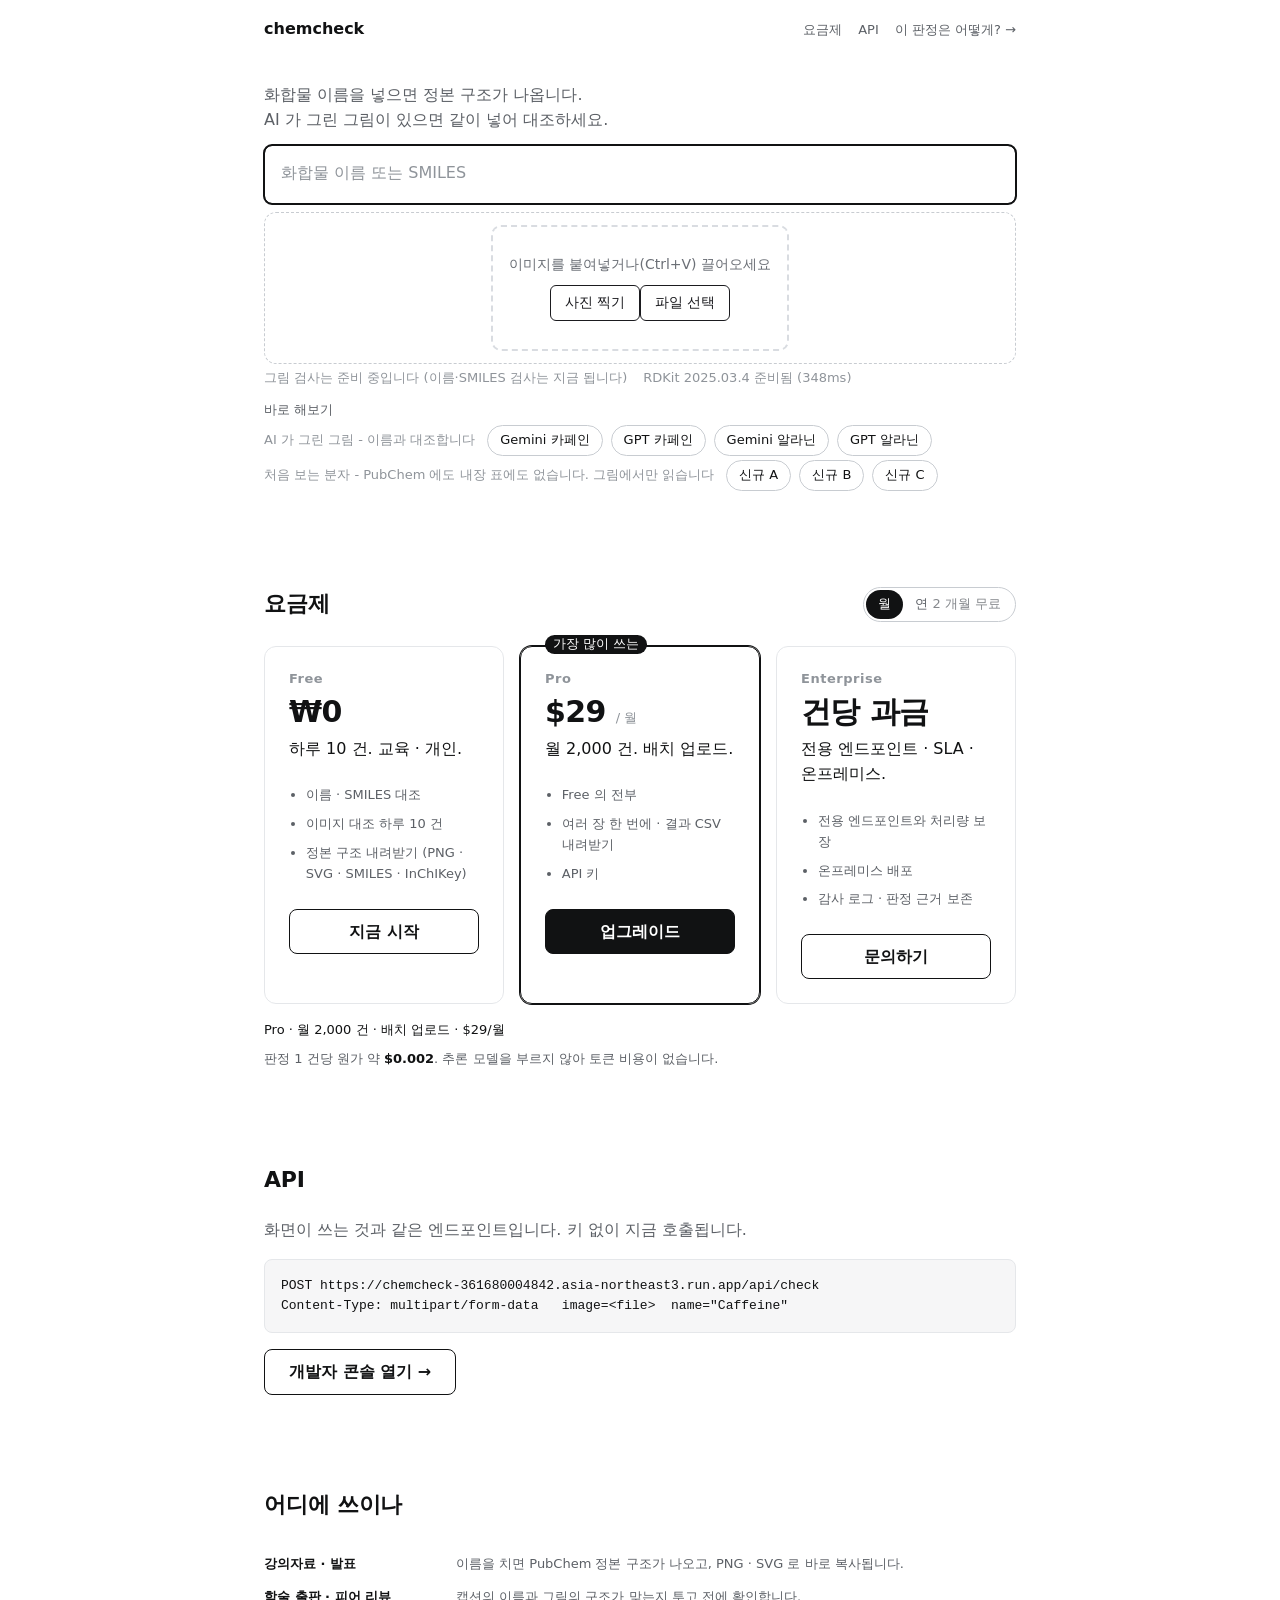
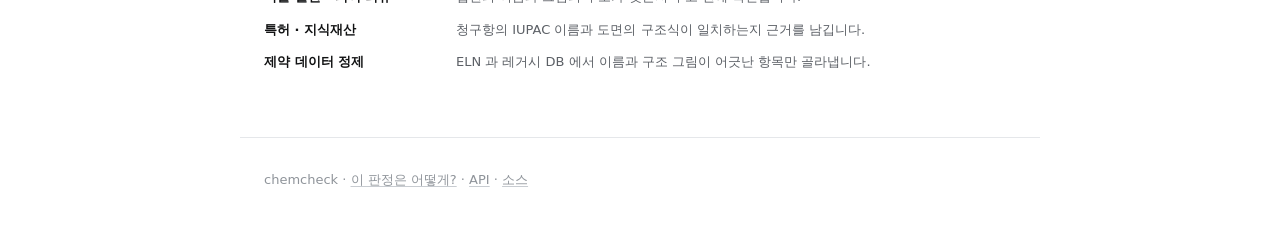
==== commit 28c7c974: "fix(web): 그림만 넣으면 "이게 무슨 화합물인가" 가 뜬다 - OCR 을 정답으로 쓰지 않는다 사진을 찍었는데 계속 "다름" 이 떴다. 원인은 OCR 이었다:   const" ====
--- a/index.html
+++ b/index.html
@@ -118,10 +118,10 @@
   chemcheck · <a href="how.html">이 판정은 어떻게?</a> · <a href="api.html">API</a> · <a href="https://github.com/Sweet-Butters/train">소스</a>
 </footer>
 
-<script src="config.js?v=202609100547"></script>
+<script src="config.js?v=202609100558"></script>
 <script>for (const el of document.querySelectorAll("[data-server-url]")) el.textContent = window.CHEMCHECK_SERVER;</script>
-<script src="compounds.js?v=202609100547"></script>
+<script src="compounds.js?v=202609100558"></script>
 <script src="vendor/RDKit_minimal.js"></script>
-<script src="app.js?v=202609100547"></script>
+<script src="app.js?v=202609100558"></script>
 </body>
 </html>
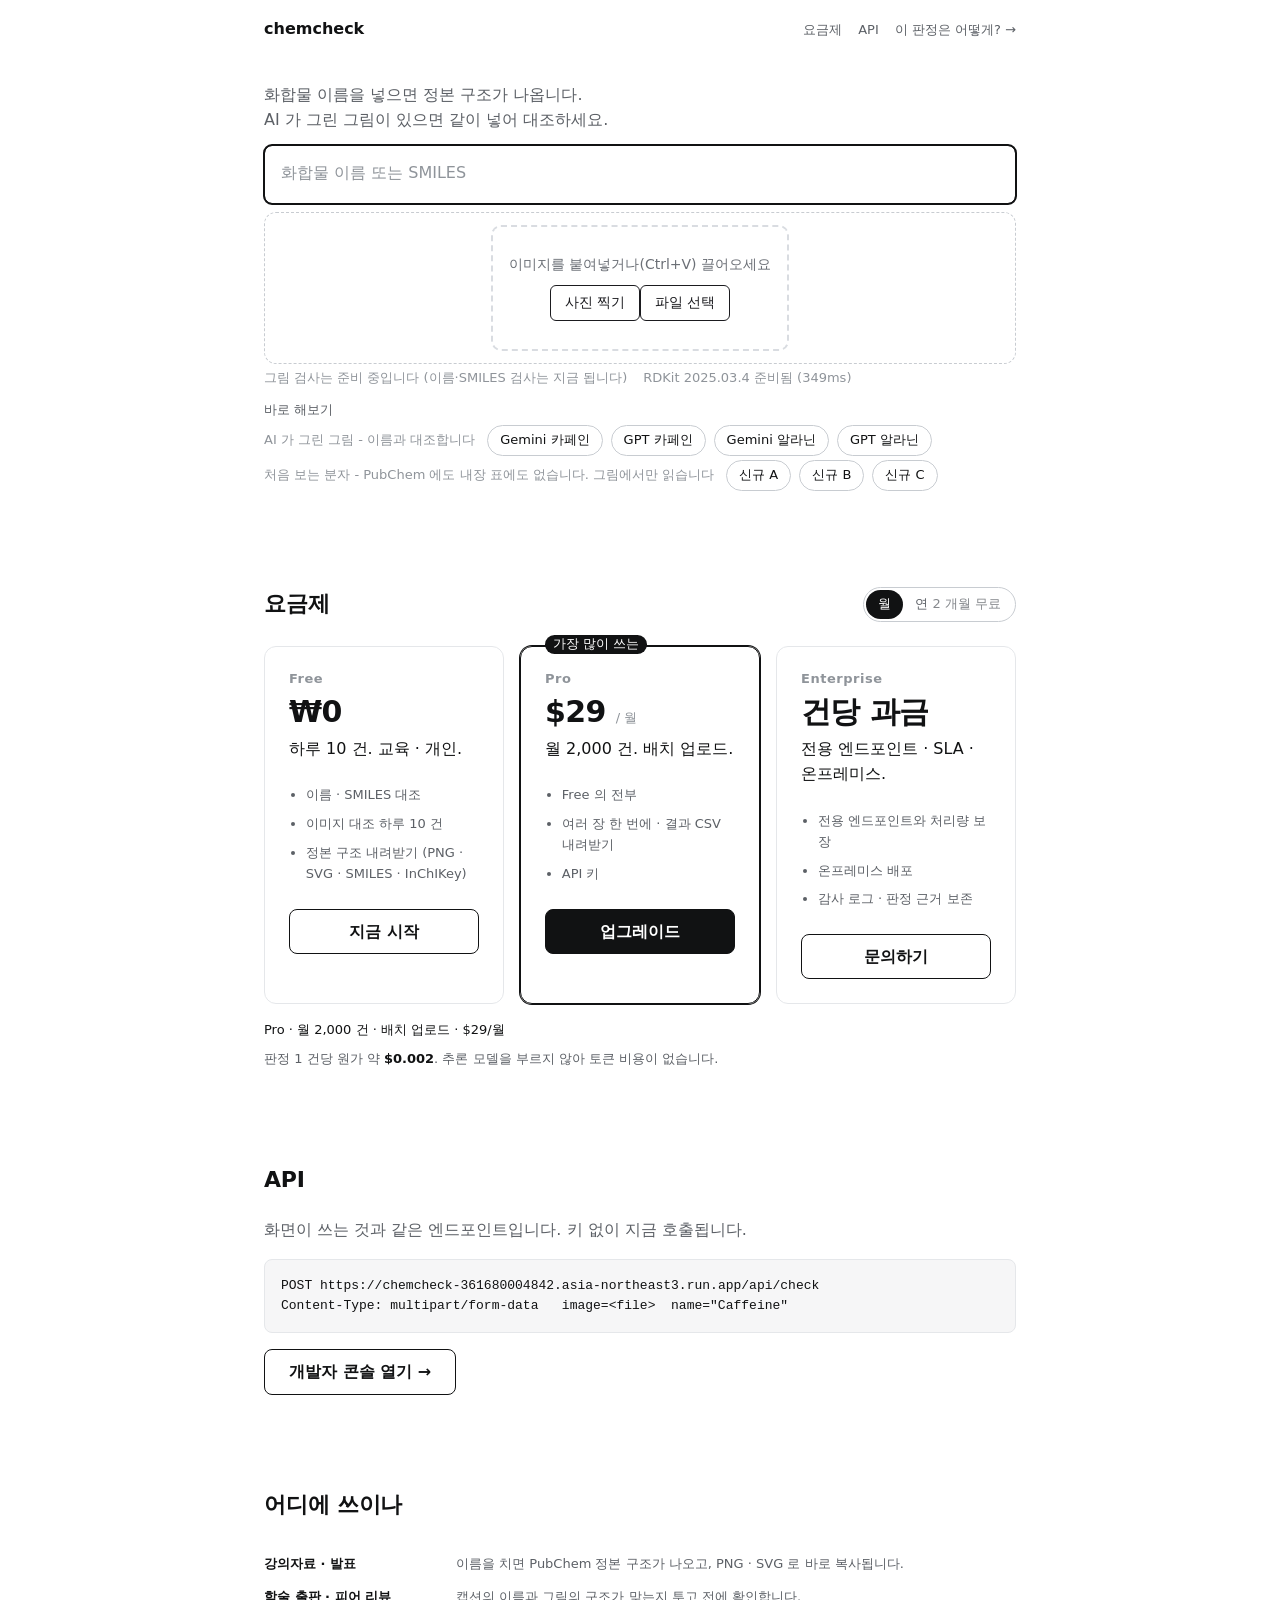
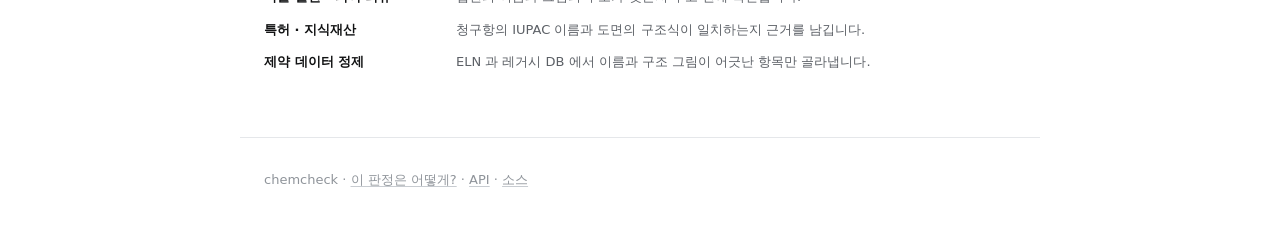
==== commit 1abfcdd8: "fix(web): PubChem 실패 사유를 구분한다 - 404(미등재)와 장애를 같이 취급하지 않았다 "이름 조회 실패 (네트워크)" 로 뭉뚱그려 무엇이 잘못됐는지 알 수 없었다" ====
--- a/index.html
+++ b/index.html
@@ -118,10 +118,10 @@
   chemcheck · <a href="how.html">이 판정은 어떻게?</a> · <a href="api.html">API</a> · <a href="https://github.com/Sweet-Butters/train">소스</a>
 </footer>
 
-<script src="config.js?v=202609100558"></script>
+<script src="config.js?v=202609100620"></script>
 <script>for (const el of document.querySelectorAll("[data-server-url]")) el.textContent = window.CHEMCHECK_SERVER;</script>
-<script src="compounds.js?v=202609100558"></script>
+<script src="compounds.js?v=202609100620"></script>
 <script src="vendor/RDKit_minimal.js"></script>
-<script src="app.js?v=202609100558"></script>
+<script src="app.js?v=202609100620"></script>
 </body>
 </html>
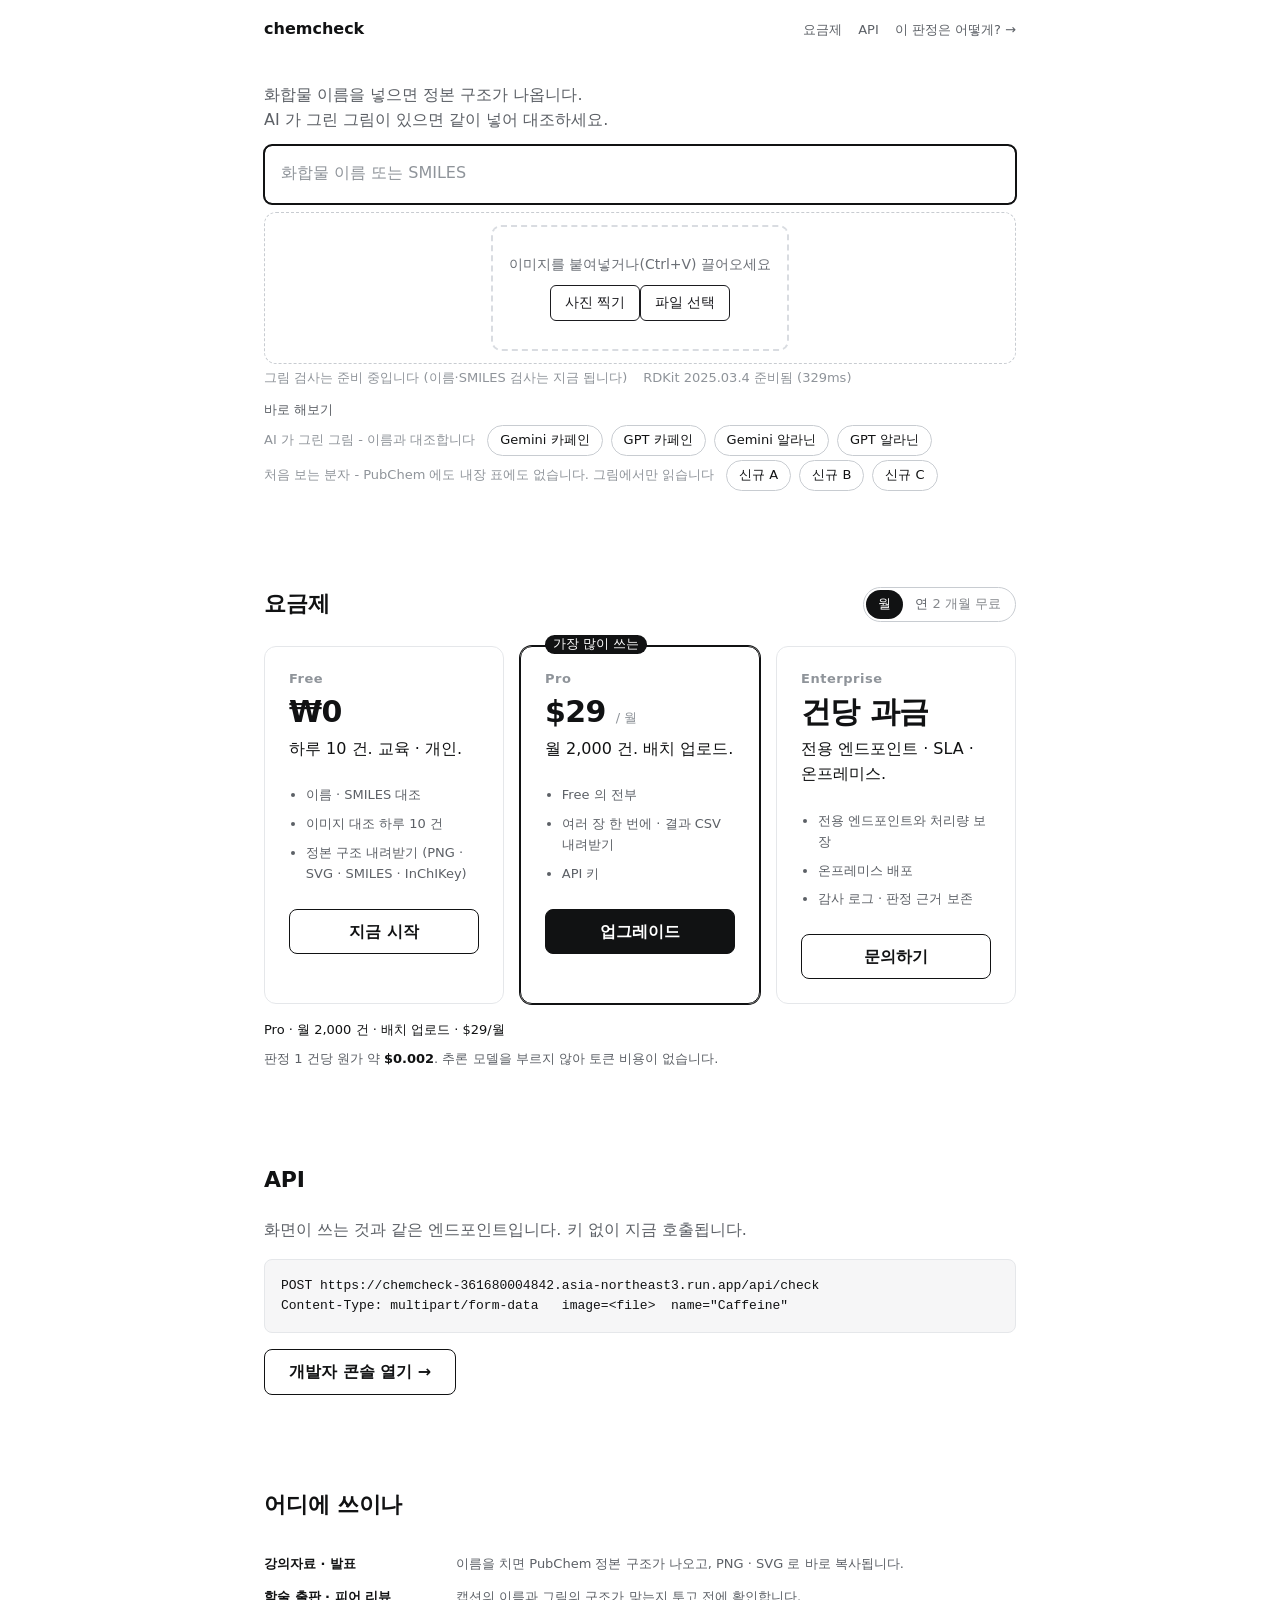
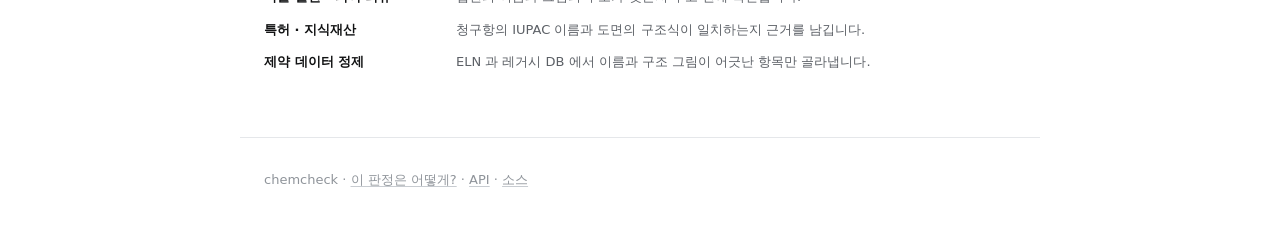
==== commit 9695ef50: "fix(web): 쓰레기 인식 결과를 큰 카드에 올리지 않는다 + 출처 라벨 모순 해소 화면에 이렇게 떴다:   정본 · 그림에서 읽음        <- 정본인지 읽은 것인지 모순" ====
--- a/index.html
+++ b/index.html
@@ -118,10 +118,10 @@
   chemcheck · <a href="how.html">이 판정은 어떻게?</a> · <a href="api.html">API</a> · <a href="https://github.com/Sweet-Butters/train">소스</a>
 </footer>
 
-<script src="config.js?v=202609100620"></script>
+<script src="config.js?v=202609100625"></script>
 <script>for (const el of document.querySelectorAll("[data-server-url]")) el.textContent = window.CHEMCHECK_SERVER;</script>
-<script src="compounds.js?v=202609100620"></script>
+<script src="compounds.js?v=202609100625"></script>
 <script src="vendor/RDKit_minimal.js"></script>
-<script src="app.js?v=202609100620"></script>
+<script src="app.js?v=202609100625"></script>
 </body>
 </html>
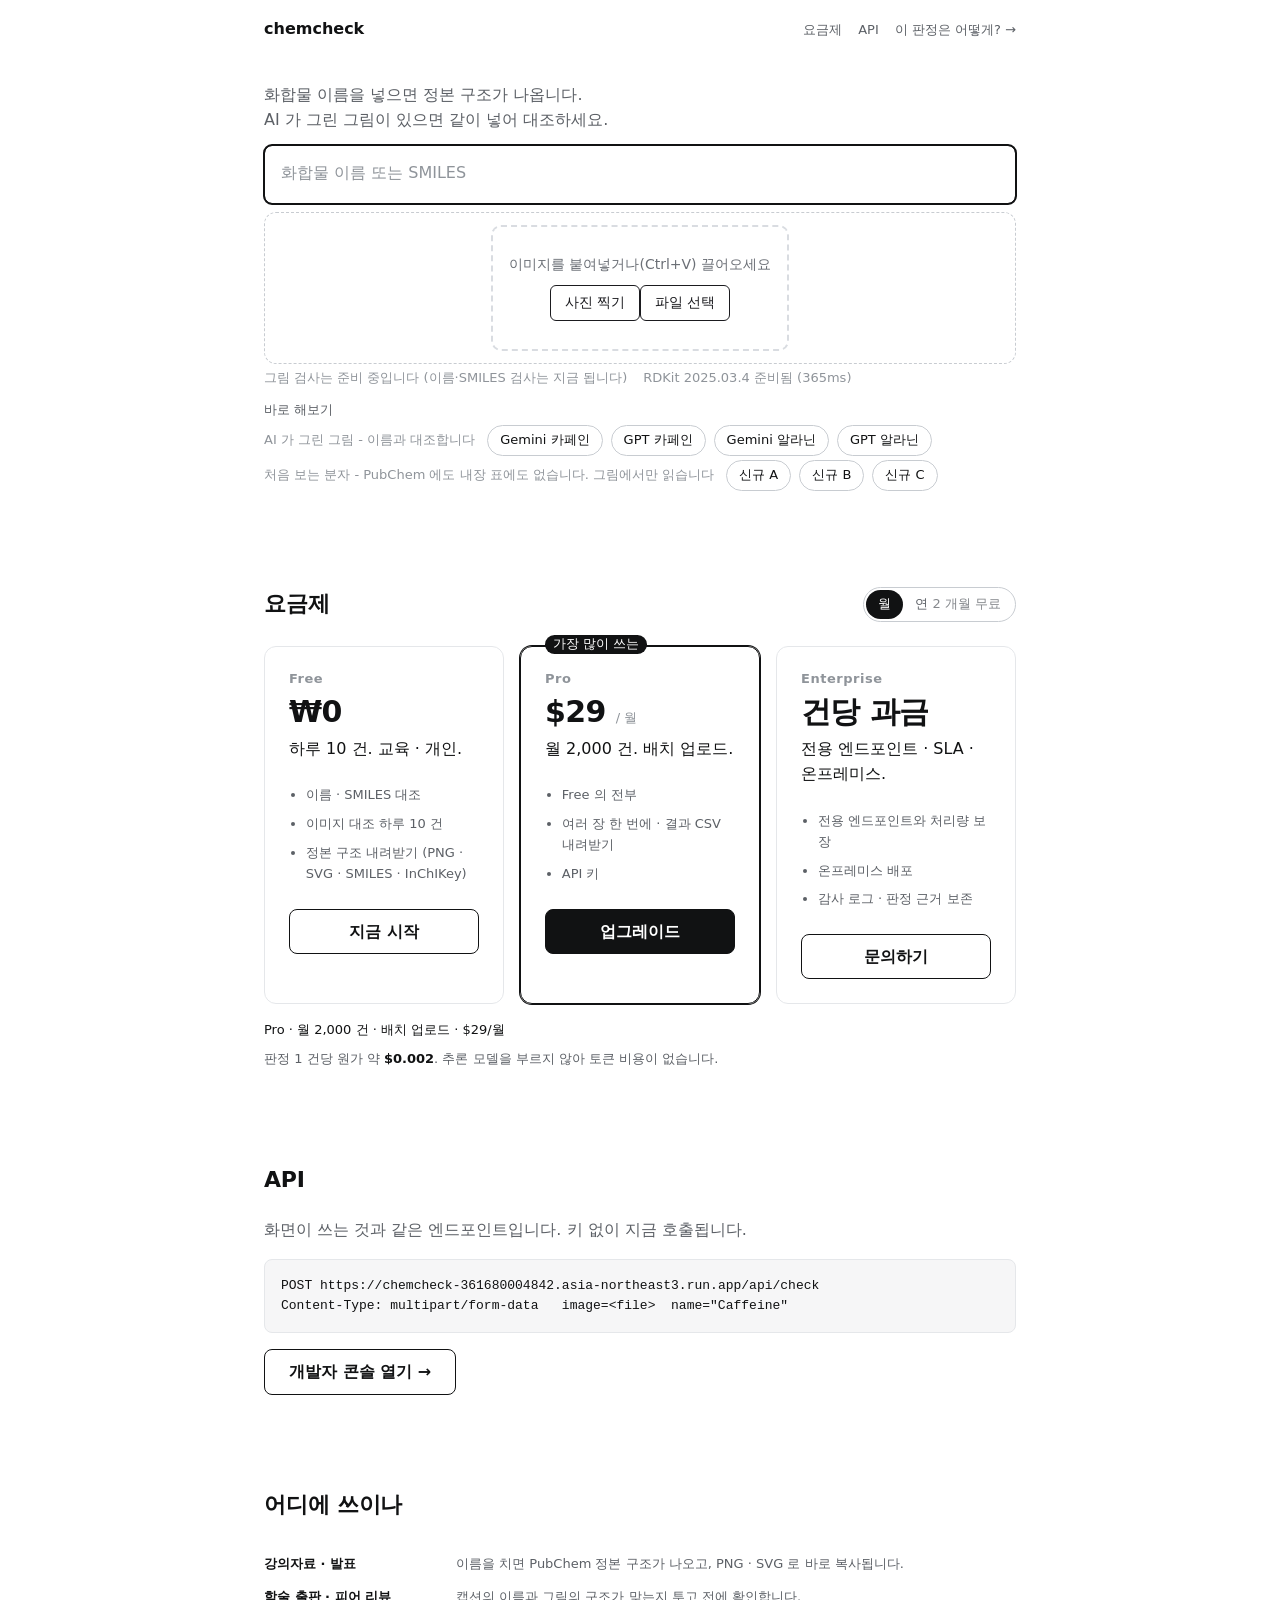
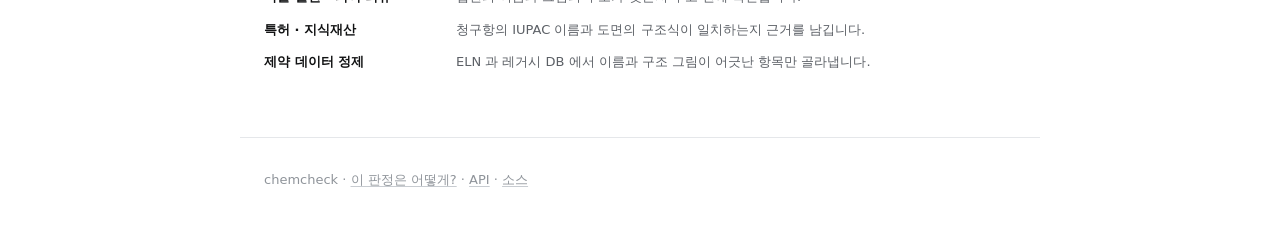
==== commit d99a2aba: "fix(crop): 자르기 기본값을 가운데 60% 로 - 사진이 안 읽히던 진짜 원인 조건을 하나씩 바꿔 배포된 엔드포인트로 재봤다. 화질은 원인이 아니었다: 흐림·기울기·조명 기" ====
--- a/index.html
+++ b/index.html
@@ -118,10 +118,10 @@
   chemcheck · <a href="how.html">이 판정은 어떻게?</a> · <a href="api.html">API</a> · <a href="https://github.com/Sweet-Butters/train">소스</a>
 </footer>
 
-<script src="config.js?v=202609100625"></script>
+<script src="config.js?v=202609100650"></script>
 <script>for (const el of document.querySelectorAll("[data-server-url]")) el.textContent = window.CHEMCHECK_SERVER;</script>
-<script src="compounds.js?v=202609100625"></script>
+<script src="compounds.js?v=202609100650"></script>
 <script src="vendor/RDKit_minimal.js"></script>
-<script src="app.js?v=202609100625"></script>
+<script src="app.js?v=202609100650"></script>
 </body>
 </html>
